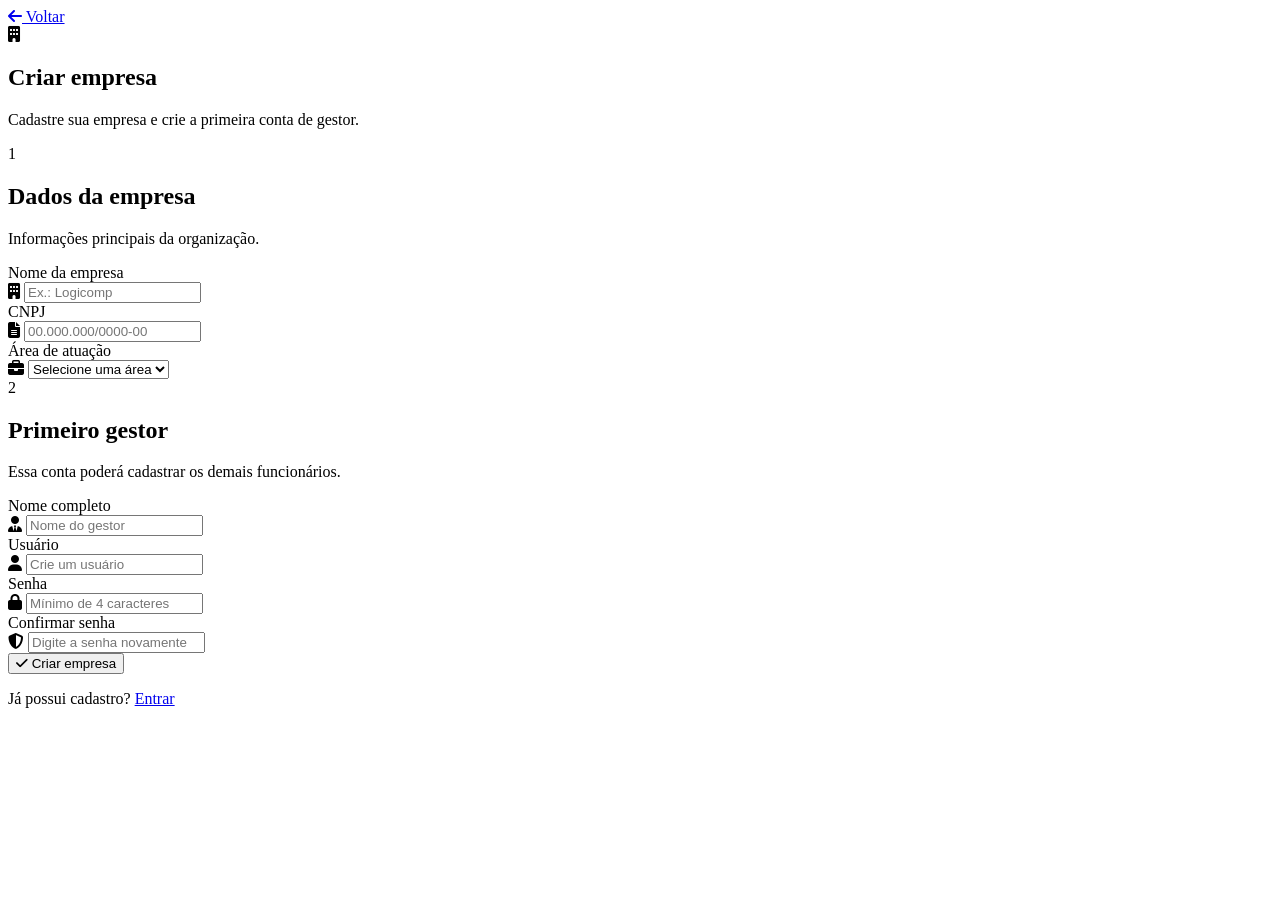
==== html/cadastro.html @ b5aa389f "add arquivos locais" ====
<!DOCTYPE html>
<html lang="pt-BR">

<head>

    <meta charset="UTF-8">

    <meta
        name="viewport"
        content="width=device-width, initial-scale=1.0">

    <title>Cadastrar empresa | Gestão Saudável</title>

    <link rel="icon" href="img/favicon.png">

    <link rel="stylesheet" href="css/style.css">

    <link rel="stylesheet"
        href="https://cdnjs.cloudflare.com/ajax/libs/font-awesome/6.7.2/css/all.min.css">

</head>

<body>

<main class="cadastro-page fade">

    <section class="cadastro-container card">

        <header class="cadastro-header">

            <a href="index.html" class="voltar-link">

                <i class="fa-solid fa-arrow-left"></i>

                Voltar

            </a>

            <div class="cadastro-titulo">

                <div class="cadastro-icone">

                    <i class="fa-solid fa-building"></i>

                </div>

                <h1>Criar empresa</h1>

                <p>
                    Cadastre sua empresa e crie a primeira conta de gestor.
                </p>

            </div>

        </header>

        <form id="formCadastro">

            <section class="form-section">

                <div class="section-title">

                    <span>1</span>

                    <div>

                        <h2>Dados da empresa</h2>

                        <p>Informações principais da organização.</p>

                    </div>

                </div>

                <div class="form-grid">

                    <div class="input-group">

                        <label for="nomeEmpresa">

                            Nome da empresa

                        </label>

                        <div class="input-box">

                            <i class="fa-solid fa-building"></i>

                            <input
                                type="text"
                                id="nomeEmpresa"
                                placeholder="Ex.: Logicomp"
                                required>

                        </div>

                    </div>

                    <div class="input-group">

                        <label for="cnpj">

                            CNPJ

                        </label>

                        <div class="input-box">

                            <i class="fa-solid fa-file-lines"></i>

                            <input
                                type="text"
                                id="cnpj"
                                placeholder="00.000.000/0000-00"
                                maxlength="18"
                                required>

                        </div>

                    </div>

                    <div class="input-group form-full">

                        <label for="ramo">

                            Área de atuação

                        </label>

                        <div class="input-box">

                            <i class="fa-solid fa-briefcase"></i>

                            <select id="ramo" required>

                                <option value="">
                                    Selecione uma área
                                </option>

                                <option value="Tecnologia">
                                    Tecnologia
                                </option>

                                <option value="Alimentos">
                                    Alimentos
                                </option>

                                <option value="Finanças">
                                    Finanças
                                </option>

                                <option value="Administração">
                                    Administração
                                </option>

                                <option value="Educação">
                                    Educação
                                </option>

                                <option value="Saúde">
                                    Saúde
                                </option>

                                <option value="Indústria">
                                    Indústria
                                </option>

                                <option value="Comércio">
                                    Comércio
                                </option>

                                <option value="Outro">
                                    Outro
                                </option>

                            </select>

                        </div>

                    </div>

                </div>

            </section>

            <section class="form-section">

                <div class="section-title">

                    <span>2</span>

                    <div>

                        <h2>Primeiro gestor</h2>

                        <p>
                            Essa conta poderá cadastrar os demais funcionários.
                        </p>

                    </div>

                </div>

                <div class="form-grid">

                    <div class="input-group form-full">

                        <label for="nomeGestor">

                            Nome completo

                        </label>

                        <div class="input-box">

                            <i class="fa-solid fa-user-tie"></i>

                            <input
                                type="text"
                                id="nomeGestor"
                                placeholder="Nome do gestor"
                                required>

                        </div>

                    </div>

                    <div class="input-group">

                        <label for="usuarioGestor">

                            Usuário

                        </label>

                        <div class="input-box">

                            <i class="fa-solid fa-user"></i>

                            <input
                                type="text"
                                id="usuarioGestor"
                                placeholder="Crie um usuário"
                                required>

                        </div>

                    </div>

                    <div class="input-group">

                        <label for="senhaGestor">

                            Senha

                        </label>

                        <div class="input-box">

                            <i class="fa-solid fa-lock"></i>

                            <input
                                type="password"
                                id="senhaGestor"
                                placeholder="Mínimo de 4 caracteres"
                                minlength="4"
                                required>

                        </div>

                    </div>

                    <div class="input-group form-full">

                        <label for="confirmarSenha">

                            Confirmar senha

                        </label>

                        <div class="input-box">

                            <i class="fa-solid fa-shield-halved"></i>

                            <input
                                type="password"
                                id="confirmarSenha"
                                placeholder="Digite a senha novamente"
                                minlength="4"
                                required>

                        </div>

                    </div>

                </div>

            </section>

            <button class="btn" type="submit">

                <i class="fa-solid fa-check"></i>

                Criar empresa

            </button>

            <p class="cadastro-login">

                Já possui cadastro?

                <a href="index.html">

                    Entrar

                </a>

            </p>

        </form>

    </section>

</main>

<script src="js/banco.js"></script>
<script src="js/cadastro.js"></script>

</body>

</html>
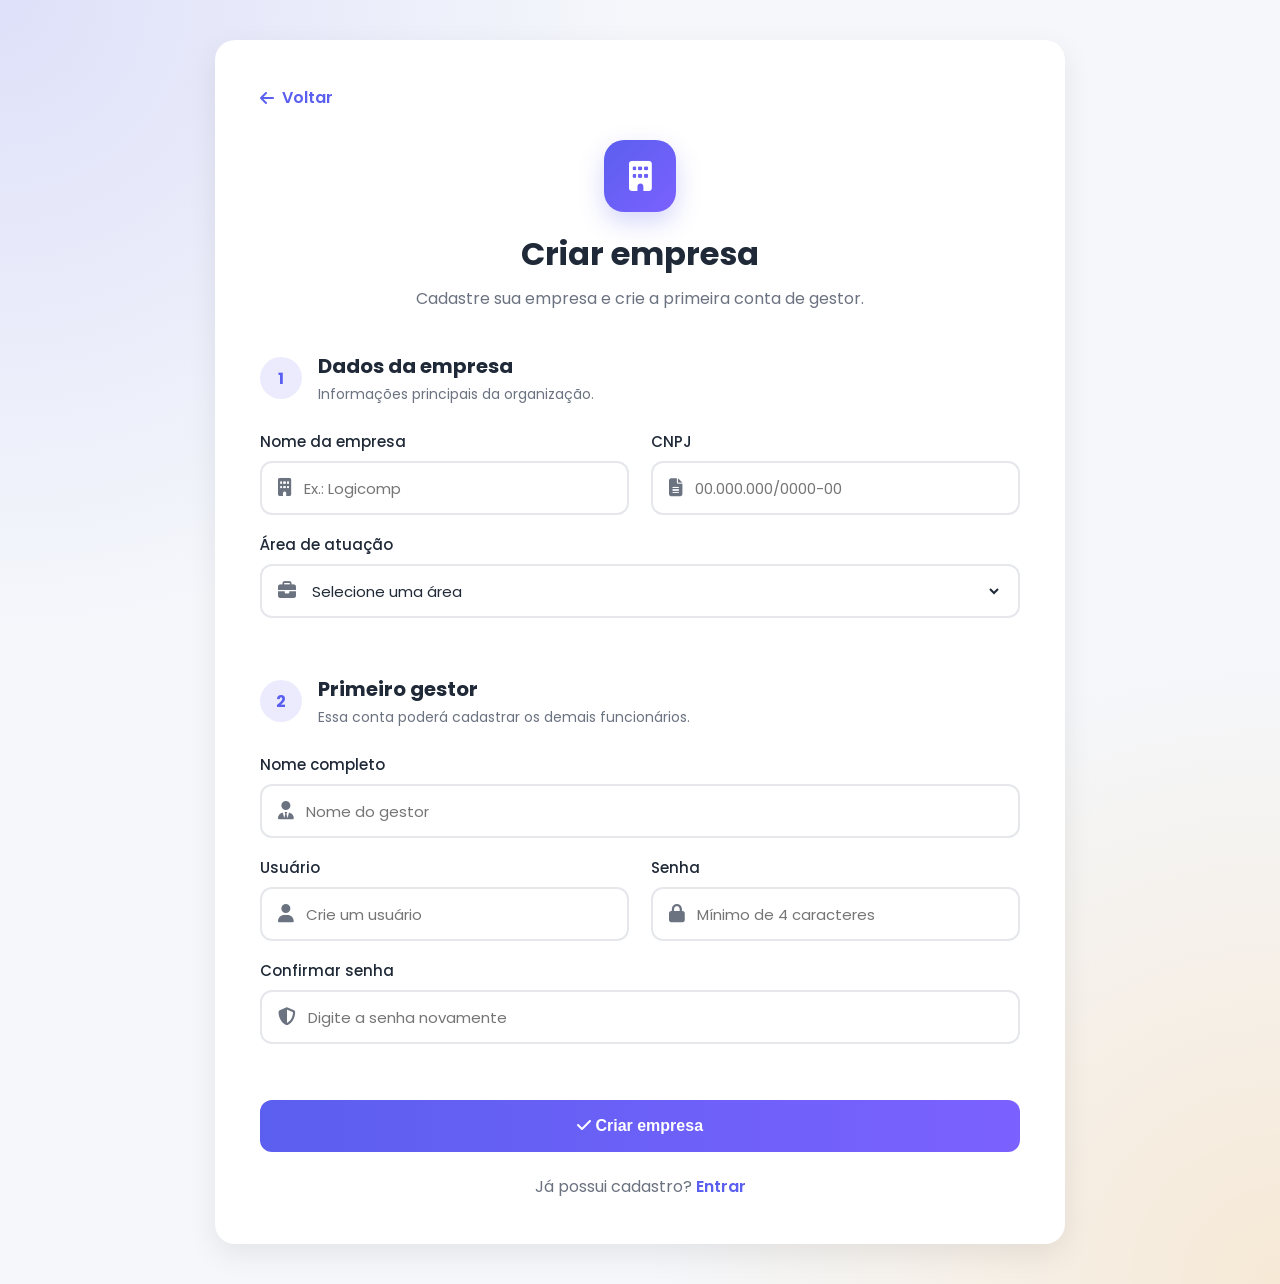
==== commit cb2a9afb: "." ====
--- a/html/cadastro.html
+++ b/html/cadastro.html
@@ -11,9 +11,9 @@
 
     <title>Cadastrar empresa | Gestão Saudável</title>
 
-    <link rel="icon" href="img/favicon.png">
-
-    <link rel="stylesheet" href="css/style.css">
+    <link rel="icon" href="../img/favicon.png">
+
+    <link rel="stylesheet" href="../css/style.css">
 
     <link rel="stylesheet"
         href="https://cdnjs.cloudflare.com/ajax/libs/font-awesome/6.7.2/css/all.min.css">
@@ -323,8 +323,8 @@
 
 </main>
 
-<script src="js/banco.js"></script>
-<script src="js/cadastro.js"></script>
+<script src="../js/banco.js"></script>
+<script src="../js/cadastro.js"></script>
 
 </body>
 
--- a/css/style.css
+++ b/css/style.css
@@ -0,0 +1,3037 @@
+/* =====================================================
+   GESTÃO SAUDÁVEL
+   Design System
+===================================================== */
+
+/* =========================
+   GOOGLE FONTS
+========================= */
+
+@import url('https://fonts.googleapis.com/css2?family=Poppins:wght@300;400;500;600;700;800&display=swap');
+
+/* =========================
+   CORES
+========================= */
+
+:root{
+
+    --primary:#5B5FEF;
+    --primary-dark:#4A4ED8;
+
+    --secondary:#FF9800;
+
+    --success:#4CAF50;
+
+    --danger:#F44336;
+
+    --warning:#FFC107;
+
+    --background:#F5F7FB;
+
+    --surface:#FFFFFF;
+
+    --text:#1F2937;
+
+    --text-light:#6B7280;
+
+    --border:#E5E7EB;
+
+    --shadow:0 10px 30px rgba(0,0,0,.08);
+
+    --radius:18px;
+
+    --transition:.25s;
+
+}
+
+/* =========================
+   RESET
+========================= */
+
+*{
+
+    margin:0;
+
+    padding:0;
+
+    box-sizing:border-box;
+
+}
+
+body{
+
+    font-family:'Poppins',sans-serif;
+
+    background:var(--background);
+
+    color:var(--text);
+
+}
+/* =====================================================
+   COMPONENTES GLOBAIS
+===================================================== */
+
+/* =========================
+   LINKS
+========================= */
+
+a{
+
+    text-decoration:none;
+
+    color:inherit;
+
+}
+
+/* =========================
+   BOTÕES
+========================= */
+
+.btn{
+
+    width:100%;
+
+    height:52px;
+
+    border:none;
+
+    border-radius:12px;
+
+    background:linear-gradient(90deg,#5B5FEF,#7B61FF);
+
+    color:#FFF;
+
+    font-size:16px;
+
+    font-weight:600;
+
+    cursor:pointer;
+
+    transition:var(--transition);
+
+}
+
+.btn:hover{
+
+    transform:translateY(-2px);
+
+    box-shadow:0 8px 20px rgba(91,95,239,.35);
+
+}
+
+/* =========================
+   INPUTS
+========================= */
+
+.input-group{
+
+    display:flex;
+
+    flex-direction:column;
+
+    gap:8px;
+
+    margin-bottom:18px;
+
+}
+
+.input-group label{
+
+    font-size:15px;
+
+    font-weight:500;
+
+}
+
+.input-box{
+
+    display:flex;
+
+    align-items:center;
+
+    gap:12px;
+
+    background:var(--surface);
+
+    border:2px solid var(--border);
+
+    border-radius:12px;
+
+    padding:0 16px;
+
+    height:54px;
+
+    transition:var(--transition);
+
+}
+
+.input-box:focus-within{
+
+    border-color:var(--primary);
+
+    box-shadow:0 0 0 4px rgba(91,95,239,.12);
+
+}
+
+.input-box i{
+
+    color:var(--text-light);
+
+    font-size:18px;
+
+}
+
+.input-box input{
+
+    flex:1;
+
+    border:none;
+
+    outline:none;
+
+    background:none;
+
+    font-size:15px;
+
+    color:var(--text);
+
+    font-family:'Poppins',sans-serif;
+
+}
+
+/* =========================
+   CARDS
+========================= */
+
+.card{
+
+    background:var(--surface);
+
+    border-radius:20px;
+
+    box-shadow:var(--shadow);
+
+}
+
+/* =========================
+   TÍTULOS
+========================= */
+
+.title{
+
+    font-size:36px;
+
+    font-weight:700;
+
+}
+
+.subtitle{
+
+    color:var(--text-light);
+
+    margin-top:10px;
+
+    line-height:1.6;
+
+}
+
+/* =========================
+   TRANSIÇÕES
+========================= */
+
+.fade{
+
+    animation:fade .4s ease;
+
+}
+
+@keyframes fade{
+
+    from{
+
+        opacity:0;
+
+        transform:translateY(15px);
+
+    }
+
+    to{
+
+        opacity:1;
+
+        transform:translateY(0);
+
+    }
+
+}
+/* =====================================================
+   LOGIN
+===================================================== */
+
+.login-page{
+
+    width:100%;
+
+    min-height:100vh;
+
+    display:flex;
+
+    justify-content:center;
+
+    align-items:center;
+
+    padding:40px;
+
+    background:#F5F7FB;
+
+}
+
+.login-container{
+
+    width:100%;
+
+    max-width:1400px;
+
+    min-height:780px;
+
+    background:#FFF;
+
+    border-radius:30px;
+
+    overflow:hidden;
+
+    box-shadow:0 15px 40px rgba(0,0,0,.08);
+
+    display:grid;
+
+    grid-template-columns:1fr 480px;
+
+}
+
+.left-side{
+
+    background:linear-gradient(135deg,#5B5FEF,#7B61FF);
+
+    padding:60px;
+
+    color:white;
+
+    display:flex;
+
+    flex-direction:column;
+
+    justify-content:space-between;
+
+}
+
+.right-side{
+
+    display:flex;
+
+    justify-content:center;
+
+    align-items:center;
+
+    padding:50px;
+
+    background:#FFFFFF;
+
+}
+.logo-area h1{
+
+    font-size:42px;
+
+    margin-top:20px;
+
+    font-weight:700;
+
+}
+
+.logo-area p{
+
+    margin-top:15px;
+
+    font-size:18px;
+
+    line-height:1.7;
+
+    opacity:.9;
+
+}
+
+.logo-area img{
+
+    width:70px;
+
+}
+.login-card{
+
+    width:100%;
+
+    max-width:360px;
+
+}
+
+.login-card h2{
+
+    font-size:34px;
+
+    margin-bottom:10px;
+
+}
+
+.login-subtitle{
+
+    color:var(--text-light);
+
+    margin-bottom:35px;
+
+    line-height:1.6;
+
+}
+
+.register-text{
+
+    margin-top:25px;
+
+    text-align:center;
+
+    color:var(--text-light);
+
+}
+
+.register-text a{
+
+    color:var(--primary);
+
+    font-weight:600;
+
+}
+
+.register-text a:hover{
+
+    text-decoration:underline;
+
+}
+/* =====================================================
+   HERO
+===================================================== */
+
+.hero-card{
+
+    margin-top:50px;
+
+    display:flex;
+
+    flex-direction:column;
+
+    gap:25px;
+
+}
+
+.hero-top{
+
+    display:flex;
+
+    gap:20px;
+
+}
+
+.status-card{
+
+    flex:1;
+
+    background:rgba(255,255,255,.18);
+
+    backdrop-filter:blur(14px);
+
+    border:1px solid rgba(255,255,255,.25);
+
+    border-radius:18px;
+
+    padding:22px;
+
+    display:flex;
+
+    align-items:center;
+
+    gap:18px;
+
+}
+
+.status-card i{
+
+    font-size:28px;
+
+    background:white;
+
+    color:#5B5FEF;
+
+    width:55px;
+
+    height:55px;
+
+    border-radius:50%;
+
+    display:flex;
+
+    justify-content:center;
+
+    align-items:center;
+
+}
+
+.status-card h3{
+
+    font-size:15px;
+
+    font-weight:500;
+
+    opacity:.9;
+
+}
+
+.status-card span{
+
+    font-size:30px;
+
+    font-weight:700;
+
+}
+.hero-image{
+
+    display:flex;
+
+    justify-content:center;
+
+    align-items:center;
+
+    margin:10px 0;
+
+}
+
+.hero-image img{
+
+    width:100%;
+
+    max-width:420px;
+
+    animation:flutuar 4s ease-in-out infinite;
+
+}
+
+@keyframes flutuar{
+
+    0%{
+
+        transform:translateY(0);
+
+    }
+
+    50%{
+
+        transform:translateY(-12px);
+
+    }
+
+    100%{
+
+        transform:translateY(0);
+
+    }
+
+}
+.hero-info{
+
+    display:flex;
+
+    flex-direction:column;
+
+    gap:18px;
+
+}
+
+.info-item{
+
+    display:flex;
+
+    align-items:center;
+
+    gap:15px;
+
+    font-size:16px;
+
+}
+
+.info-item i{
+
+    width:40px;
+
+    height:40px;
+
+    border-radius:50%;
+
+    background:white;
+
+    color:#5B5FEF;
+
+    display:flex;
+
+    justify-content:center;
+
+    align-items:center;
+
+    font-size:17px;
+
+}
+/* =====================================================
+   RESPONSIVIDADE
+===================================================== */
+
+@media(max-width:1100px){
+
+    .login-container{
+
+        grid-template-columns:1fr;
+
+    }
+
+    .left-side{
+
+        display:none;
+
+    }
+
+    .right-side{
+
+        padding:35px;
+
+    }
+
+}
+
+@media(max-width:650px){
+
+    .login-page{
+
+        padding:20px;
+
+    }
+
+    .login-container{
+
+        border-radius:20px;
+
+    }
+
+    .login-card{
+
+        max-width:100%;
+
+    }
+
+    .login-card h2{
+
+        font-size:28px;
+
+    }
+
+    .btn{
+
+        height:50px;
+
+    }
+
+}
+/* =====================================================
+   NOTIFICAÇÕES
+===================================================== */
+
+.mensagem{
+
+    position:fixed;
+
+    top:25px;
+
+    right:25px;
+
+    min-width:300px;
+
+    padding:16px 22px;
+
+    border-radius:12px;
+
+    color:#FFF;
+
+    font-weight:500;
+
+    box-shadow:0 10px 25px rgba(0,0,0,.15);
+
+    transform:translateX(120%);
+
+    transition:.35s;
+
+    z-index:9999;
+
+}
+
+.mensagem.mostrar{
+
+    transform:translateX(0);
+
+}
+
+.mensagem.erro{
+
+    background:#F44336;
+
+}
+
+.mensagem.sucesso{
+
+    background:#4CAF50;
+
+}
+/* =====================================================
+   CADASTRO
+===================================================== */
+
+.cadastro-page{
+    min-height:100vh;
+    display:flex;
+    align-items:center;
+    justify-content:center;
+    padding:40px 20px;
+    background:
+        radial-gradient(circle at top left, rgba(91,95,239,.15), transparent 35%),
+        radial-gradient(circle at bottom right, rgba(255,152,0,.15), transparent 35%),
+        var(--background);
+}
+
+.cadastro-container{
+    width:100%;
+    max-width:850px;
+    padding:45px;
+}
+
+.cadastro-header{
+    margin-bottom:40px;
+}
+
+.voltar-link{
+    display:inline-flex;
+    align-items:center;
+    gap:8px;
+    margin-bottom:30px;
+    color:var(--primary);
+    font-weight:600;
+    transition:var(--transition);
+}
+
+.voltar-link:hover{
+    transform:translateX(-4px);
+}
+
+.cadastro-titulo{
+    text-align:center;
+}
+
+.cadastro-icone{
+    width:72px;
+    height:72px;
+    margin:0 auto 18px;
+    display:flex;
+    align-items:center;
+    justify-content:center;
+    border-radius:20px;
+    color:white;
+    font-size:30px;
+    background:linear-gradient(135deg, var(--primary), #7B61FF);
+    box-shadow:0 10px 25px rgba(91,95,239,.25);
+}
+
+.cadastro-titulo h1{
+    font-size:32px;
+    margin-bottom:8px;
+}
+
+.cadastro-titulo p{
+    color:var(--text-light);
+}
+
+.form-section{
+    margin-bottom:38px;
+}
+
+.section-title{
+    display:flex;
+    align-items:center;
+    gap:16px;
+    margin-bottom:25px;
+}
+
+.section-title > span{
+    min-width:42px;
+    height:42px;
+    display:flex;
+    align-items:center;
+    justify-content:center;
+    border-radius:50%;
+    background:rgba(91,95,239,.12);
+    color:var(--primary);
+    font-weight:700;
+}
+
+.section-title h2{
+    font-size:20px;
+}
+
+.section-title p{
+    margin-top:3px;
+    color:var(--text-light);
+    font-size:14px;
+}
+
+.form-grid{
+    display:grid;
+    grid-template-columns:repeat(2, 1fr);
+    gap:0 22px;
+}
+
+.form-full{
+    grid-column:1 / -1;
+}
+
+.input-box select{
+    flex:1;
+    width:100%;
+    border:none;
+    outline:none;
+    background:transparent;
+    color:var(--text);
+    font-family:'Poppins', sans-serif;
+    font-size:15px;
+    cursor:pointer;
+}
+
+.cadastro-login{
+    margin-top:22px;
+    text-align:center;
+    color:var(--text-light);
+}
+
+.cadastro-login a{
+    color:var(--primary);
+    font-weight:600;
+}
+
+.cadastro-login a:hover{
+    text-decoration:underline;
+}
+
+@media(max-width:700px){
+
+    .cadastro-container{
+        padding:28px 20px;
+    }
+
+    .form-grid{
+        grid-template-columns:1fr;
+    }
+
+    .form-full{
+        grid-column:auto;
+    }
+
+    .cadastro-titulo h1{
+        font-size:27px;
+    }
+
+    .section-title{
+        align-items:flex-start;
+    }
+
+}
+/* =====================================================
+   PAINEL DO GESTOR
+===================================================== */
+
+.app-layout{
+    min-height:100vh;
+    display:grid;
+    grid-template-columns:280px minmax(0, 1fr);
+}
+
+/* =========================
+   SIDEBAR
+========================= */
+
+.sidebar{
+    position:sticky;
+    top:0;
+    height:100vh;
+    padding:28px 20px;
+    display:flex;
+    flex-direction:column;
+    background:linear-gradient(180deg, #24285B, #373B8F);
+    color:#FFF;
+    overflow-y:auto;
+}
+
+.sidebar-brand{
+    display:flex;
+    align-items:center;
+    gap:14px;
+    padding:0 8px 28px;
+    border-bottom:1px solid rgba(255,255,255,.12);
+}
+
+.brand-icon{
+    min-width:52px;
+    height:52px;
+    display:flex;
+    align-items:center;
+    justify-content:center;
+    border-radius:16px;
+    background:linear-gradient(135deg, #7B61FF, #FF9800);
+    font-size:22px;
+    box-shadow:0 10px 25px rgba(0,0,0,.18);
+}
+
+.sidebar-brand h2{
+    font-size:17px;
+    line-height:1.2;
+}
+
+.sidebar-brand span{
+    display:block;
+    margin-top:4px;
+    font-size:12px;
+    opacity:.7;
+}
+
+.sidebar-menu{
+    flex:1;
+    display:flex;
+    flex-direction:column;
+    gap:8px;
+    margin-top:28px;
+}
+
+.menu-item{
+    width:100%;
+    padding:14px 16px;
+    display:flex;
+    align-items:center;
+    gap:14px;
+    border:none;
+    border-radius:13px;
+    background:transparent;
+    color:rgba(255,255,255,.72);
+    font-family:'Poppins', sans-serif;
+    font-size:15px;
+    text-align:left;
+    cursor:pointer;
+    transition:var(--transition);
+}
+
+.menu-item i{
+    width:22px;
+    font-size:17px;
+    text-align:center;
+}
+
+.menu-item:hover{
+    color:#FFF;
+    background:rgba(255,255,255,.08);
+}
+
+.menu-item.ativo{
+    color:#FFF;
+    background:rgba(255,255,255,.16);
+    box-shadow:inset 4px 0 0 #FFB43C;
+}
+
+.sidebar-logout{
+    width:100%;
+    padding:14px 16px;
+    display:flex;
+    align-items:center;
+    gap:14px;
+    border:1px solid rgba(255,255,255,.12);
+    border-radius:13px;
+    background:rgba(255,255,255,.06);
+    color:#FFF;
+    font-family:'Poppins', sans-serif;
+    font-size:15px;
+    cursor:pointer;
+    transition:var(--transition);
+}
+
+.sidebar-logout:hover{
+    background:rgba(244,67,54,.25);
+    border-color:rgba(244,67,54,.45);
+}
+
+/* =========================
+   CONTEÚDO
+========================= */
+
+.app-content{
+    min-width:0;
+    padding:34px;
+    background:var(--background);
+}
+
+.topbar{
+    margin-bottom:30px;
+    display:flex;
+    align-items:center;
+    justify-content:space-between;
+    gap:30px;
+}
+
+.topbar-label,
+.page-label{
+    color:var(--primary);
+    font-size:13px;
+    font-weight:700;
+    letter-spacing:.8px;
+    text-transform:uppercase;
+}
+
+.topbar h1{
+    margin-top:3px;
+    font-size:30px;
+}
+
+.topbar h1 span{
+    color:var(--primary);
+}
+
+.topbar-date{
+    margin-top:5px;
+    color:var(--text-light);
+    font-size:14px;
+}
+
+.topbar-company{
+    min-width:240px;
+    padding:15px 18px;
+    display:flex;
+    align-items:center;
+    gap:13px;
+    border:1px solid var(--border);
+    border-radius:16px;
+    background:var(--surface);
+    box-shadow:0 8px 25px rgba(0,0,0,.05);
+}
+
+.company-icon{
+    min-width:45px;
+    height:45px;
+    display:flex;
+    align-items:center;
+    justify-content:center;
+    border-radius:13px;
+    background:rgba(91,95,239,.12);
+    color:var(--primary);
+    font-size:18px;
+}
+
+.topbar-company strong,
+.topbar-company span{
+    display:block;
+}
+
+.topbar-company strong{
+    font-size:14px;
+}
+
+.topbar-company span{
+    margin-top:3px;
+    color:var(--text-light);
+    font-size:12px;
+}
+
+/* =========================
+   PÁGINAS
+========================= */
+
+.app-page{
+    display:none;
+}
+
+.app-page.ativa{
+    display:block;
+    animation:paginaEntrada .3s ease;
+}
+
+@keyframes paginaEntrada{
+    from{
+        opacity:0;
+        transform:translateY(10px);
+    }
+
+    to{
+        opacity:1;
+        transform:translateY(0);
+    }
+}
+
+/* =========================
+   SITUAÇÃO DA EMPRESA
+========================= */
+
+.dashboard-status{
+    margin-bottom:24px;
+    padding:23px 25px;
+    display:flex;
+    align-items:center;
+    justify-content:space-between;
+    gap:25px;
+    border:1px solid rgba(76,175,80,.18);
+    border-radius:20px;
+    background:linear-gradient(
+        135deg,
+        rgba(76,175,80,.11),
+        rgba(255,255,255,.9)
+    );
+}
+
+.status-main{
+    display:flex;
+    align-items:center;
+    gap:18px;
+}
+
+.status-main-icon{
+    min-width:58px;
+    height:58px;
+    display:flex;
+    align-items:center;
+    justify-content:center;
+    border-radius:17px;
+    background:var(--success);
+    color:#FFF;
+    font-size:23px;
+    box-shadow:0 10px 22px rgba(76,175,80,.24);
+}
+
+.status-main span,
+.status-update span{
+    color:var(--text-light);
+    font-size:12px;
+}
+
+.status-main h2{
+    margin:3px 0;
+    font-size:20px;
+}
+
+.status-main p{
+    color:var(--text-light);
+    font-size:14px;
+}
+
+.status-update{
+    padding-left:24px;
+    display:flex;
+    align-items:center;
+    gap:12px;
+    border-left:1px solid var(--border);
+}
+
+.status-update i{
+    color:var(--primary);
+    font-size:20px;
+}
+
+.status-update strong{
+    display:block;
+    margin-top:2px;
+    font-size:13px;
+}
+
+/* =========================
+   CARDS DE INDICADORES
+========================= */
+
+.dashboard-cards{
+    margin-bottom:24px;
+    display:grid;
+    grid-template-columns:repeat(4, minmax(0, 1fr));
+    gap:18px;
+}
+
+.metric-card{
+    position:relative;
+    padding:21px;
+    display:flex;
+    align-items:center;
+    gap:16px;
+    overflow:hidden;
+    border:1px solid var(--border);
+    border-radius:19px;
+    background:var(--surface);
+    box-shadow:0 8px 25px rgba(0,0,0,.05);
+    transition:var(--transition);
+}
+
+.metric-card:hover{
+    transform:translateY(-4px);
+    box-shadow:0 14px 30px rgba(0,0,0,.08);
+}
+
+.metric-card::after{
+    content:"";
+    position:absolute;
+    right:-25px;
+    bottom:-35px;
+    width:95px;
+    height:95px;
+    border-radius:50%;
+    opacity:.08;
+    background:currentColor;
+}
+
+.metric-icon{
+    min-width:52px;
+    height:52px;
+    display:flex;
+    align-items:center;
+    justify-content:center;
+    border-radius:15px;
+    font-size:21px;
+}
+
+.metric-card span,
+.metric-card small{
+    display:block;
+}
+
+.metric-card span{
+    color:var(--text-light);
+    font-size:13px;
+}
+
+.metric-card strong{
+    display:block;
+    margin:2px 0;
+    font-size:28px;
+}
+
+.metric-card small{
+    color:var(--text-light);
+    font-size:11px;
+}
+
+.metric-primary{
+    color:var(--primary);
+}
+
+.metric-primary .metric-icon{
+    background:rgba(91,95,239,.12);
+}
+
+.metric-orange{
+    color:var(--secondary);
+}
+
+.metric-orange .metric-icon{
+    background:rgba(255,152,0,.13);
+}
+
+.metric-blue{
+    color:#2196F3;
+}
+
+.metric-blue .metric-icon{
+    background:rgba(33,150,243,.12);
+}
+
+.metric-purple{
+    color:#9C27B0;
+}
+
+.metric-purple .metric-icon{
+    background:rgba(156,39,176,.12);
+}
+
+/* =========================
+   PAINÉIS
+========================= */
+
+.dashboard-grid{
+    margin-bottom:24px;
+    display:grid;
+    grid-template-columns:minmax(0, 1.65fr) minmax(290px, .75fr);
+    gap:20px;
+}
+
+.dashboard-bottom-grid{
+    display:grid;
+    grid-template-columns:minmax(0, 1.25fr) minmax(300px, .75fr);
+    gap:20px;
+}
+
+.dashboard-panel{
+    padding:24px;
+    border:1px solid var(--border);
+    border-radius:20px;
+    background:var(--surface);
+    box-shadow:0 8px 25px rgba(0,0,0,.045);
+}
+
+.panel-header{
+    margin-bottom:22px;
+    display:flex;
+    align-items:center;
+    justify-content:space-between;
+    gap:20px;
+}
+
+.panel-header h2{
+    font-size:18px;
+}
+
+.panel-header p{
+    margin-top:4px;
+    color:var(--text-light);
+    font-size:13px;
+}
+
+.panel-header select{
+    padding:9px 13px;
+    border:1px solid var(--border);
+    border-radius:10px;
+    outline:none;
+    background:#FFF;
+    color:var(--text);
+    font-family:'Poppins', sans-serif;
+}
+
+.panel-link{
+    border:none;
+    background:transparent;
+    color:var(--primary);
+    font-family:'Poppins', sans-serif;
+    font-weight:600;
+    cursor:pointer;
+}
+
+.panel-link i{
+    margin-left:5px;
+}
+
+.chart-container{
+    position:relative;
+    width:100%;
+    min-height:310px;
+}
+
+/* =========================
+   ESTADOS ATUAIS
+========================= */
+
+.state-list{
+    display:flex;
+    flex-direction:column;
+    gap:14px;
+}
+
+.state-item{
+    padding:15px;
+    display:flex;
+    align-items:center;
+    justify-content:space-between;
+    border-radius:14px;
+    background:var(--background);
+}
+
+.state-label{
+    display:flex;
+    align-items:center;
+    gap:12px;
+}
+
+.state-dot{
+    width:12px;
+    height:12px;
+    border-radius:50%;
+}
+
+.state-label strong,
+.state-label small{
+    display:block;
+}
+
+.state-label strong{
+    font-size:14px;
+}
+
+.state-label small{
+    margin-top:2px;
+    color:var(--text-light);
+    font-size:11px;
+}
+
+.state-item > span{
+    font-size:22px;
+    font-weight:700;
+}
+
+.state-item.disposto .state-dot{
+    background:var(--success);
+}
+
+.state-item.disposto > span{
+    color:var(--success);
+}
+
+.state-item.neutro .state-dot{
+    background:var(--warning);
+}
+
+.state-item.neutro > span{
+    color:#D99A00;
+}
+
+.state-item.sobrecarregado .state-dot{
+    background:var(--danger);
+}
+
+.state-item.sobrecarregado > span{
+    color:var(--danger);
+}
+
+/* =========================
+   REGISTROS E RECOMENDAÇÕES
+========================= */
+
+.recent-records,
+.recommendation-list{
+    display:flex;
+    flex-direction:column;
+    gap:12px;
+}
+
+.recommendation-item{
+    padding:15px;
+    display:flex;
+    align-items:flex-start;
+    gap:13px;
+    border-radius:14px;
+}
+
+.recommendation-success{
+    background:rgba(76,175,80,.1);
+}
+
+.recommendation-icon{
+    min-width:38px;
+    height:38px;
+    display:flex;
+    align-items:center;
+    justify-content:center;
+    border-radius:11px;
+    background:var(--success);
+    color:#FFF;
+}
+
+.recommendation-item strong{
+    font-size:14px;
+}
+
+.recommendation-item p{
+    margin-top:3px;
+    color:var(--text-light);
+    font-size:12px;
+    line-height:1.5;
+}
+
+.empty-state{
+    padding:38px 20px;
+    text-align:center;
+    color:var(--text-light);
+}
+
+.empty-state i{
+    margin-bottom:12px;
+    color:#B8BEC9;
+    font-size:35px;
+}
+
+.empty-state h3{
+    color:var(--text);
+    font-size:15px;
+}
+
+.empty-state p{
+    margin-top:5px;
+    font-size:12px;
+}
+/* =====================================================
+   CABEÇALHOS DAS PÁGINAS
+===================================================== */
+
+.page-header{
+    margin-bottom:25px;
+    display:flex;
+    align-items:center;
+    justify-content:space-between;
+    gap:24px;
+}
+
+.page-header h2{
+    margin-top:4px;
+    font-size:29px;
+}
+
+.page-header p{
+    margin-top:5px;
+    color:var(--text-light);
+    font-size:14px;
+}
+
+.action-button{
+    min-height:46px;
+    padding:0 20px;
+    display:inline-flex;
+    align-items:center;
+    justify-content:center;
+    gap:9px;
+    border:none;
+    border-radius:12px;
+    background:linear-gradient(135deg, var(--primary), #7B61FF);
+    color:#FFF;
+    font-family:'Poppins', sans-serif;
+    font-size:14px;
+    font-weight:600;
+    cursor:pointer;
+    transition:var(--transition);
+}
+
+.action-button:hover{
+    transform:translateY(-2px);
+    box-shadow:0 9px 22px rgba(91,95,239,.28);
+}
+
+.secondary-button{
+    min-height:46px;
+    padding:0 20px;
+    border:1px solid var(--border);
+    border-radius:12px;
+    background:#FFF;
+    color:var(--text);
+    font-family:'Poppins', sans-serif;
+    font-weight:600;
+    cursor:pointer;
+    transition:var(--transition);
+}
+
+.secondary-button:hover{
+    background:var(--background);
+}
+
+/* =====================================================
+   FUNCIONÁRIOS
+===================================================== */
+
+.employees-summary{
+    margin-bottom:22px;
+    display:grid;
+    grid-template-columns:repeat(3, minmax(0, 1fr));
+    gap:18px;
+}
+
+.summary-card{
+    padding:20px;
+    display:flex;
+    align-items:center;
+    gap:15px;
+    border:1px solid var(--border);
+    border-radius:18px;
+    background:var(--surface);
+    box-shadow:0 8px 24px rgba(0,0,0,.045);
+}
+
+.summary-icon{
+    min-width:50px;
+    height:50px;
+    display:flex;
+    align-items:center;
+    justify-content:center;
+    border-radius:15px;
+    font-size:20px;
+}
+
+.summary-blue{
+    background:rgba(33,150,243,.12);
+    color:#2196F3;
+}
+
+.summary-green{
+    background:rgba(76,175,80,.12);
+    color:var(--success);
+}
+
+.summary-orange{
+    background:rgba(255,152,0,.13);
+    color:var(--secondary);
+}
+
+.summary-card span{
+    display:block;
+    color:var(--text-light);
+    font-size:13px;
+}
+
+.summary-card strong{
+    display:block;
+    margin-top:2px;
+    font-size:25px;
+}
+
+.employees-toolbar{
+    margin-bottom:20px;
+    display:flex;
+    align-items:center;
+    justify-content:space-between;
+    gap:15px;
+}
+
+.search-box{
+    width:100%;
+    max-width:430px;
+    height:48px;
+    padding:0 16px;
+    display:flex;
+    align-items:center;
+    gap:11px;
+    border:1px solid var(--border);
+    border-radius:12px;
+    background:var(--background);
+}
+
+.search-box:focus-within{
+    border-color:var(--primary);
+    box-shadow:0 0 0 4px rgba(91,95,239,.1);
+}
+
+.search-box i{
+    color:var(--text-light);
+}
+
+.search-box input{
+    width:100%;
+    border:none;
+    outline:none;
+    background:transparent;
+    color:var(--text);
+    font-family:'Poppins', sans-serif;
+}
+
+.employees-toolbar select{
+    min-width:210px;
+    height:48px;
+    padding:0 14px;
+    border:1px solid var(--border);
+    border-radius:12px;
+    outline:none;
+    background:#FFF;
+    color:var(--text);
+    font-family:'Poppins', sans-serif;
+}
+
+.table-container{
+    width:100%;
+    overflow-x:auto;
+}
+
+.employees-table{
+    width:100%;
+    border-collapse:collapse;
+    white-space:nowrap;
+}
+
+.employees-table th{
+    padding:14px 15px;
+    border-bottom:1px solid var(--border);
+    color:var(--text-light);
+    font-size:12px;
+    font-weight:600;
+    text-align:left;
+    text-transform:uppercase;
+}
+
+.employees-table td{
+    padding:16px 15px;
+    border-bottom:1px solid var(--border);
+    font-size:13px;
+}
+
+.employees-table tbody tr{
+    transition:var(--transition);
+}
+
+.employees-table tbody tr:hover{
+    background:rgba(91,95,239,.035);
+}
+
+.employee-name{
+    display:flex;
+    align-items:center;
+    gap:11px;
+}
+
+.employee-avatar{
+    min-width:39px;
+    height:39px;
+    display:flex;
+    align-items:center;
+    justify-content:center;
+    border-radius:12px;
+    background:rgba(91,95,239,.12);
+    color:var(--primary);
+    font-weight:700;
+}
+
+.employee-name strong,
+.employee-name span{
+    display:block;
+}
+
+.employee-name span{
+    margin-top:2px;
+    color:var(--text-light);
+    font-size:11px;
+}
+
+.state-badge{
+    display:inline-flex;
+    align-items:center;
+    gap:7px;
+    padding:7px 10px;
+    border-radius:20px;
+    font-size:11px;
+    font-weight:600;
+}
+
+.state-badge::before{
+    content:"";
+    width:7px;
+    height:7px;
+    border-radius:50%;
+    background:currentColor;
+}
+
+.state-badge.disposto{
+    background:rgba(76,175,80,.12);
+    color:var(--success);
+}
+
+.state-badge.neutro{
+    background:rgba(255,193,7,.16);
+    color:#C89000;
+}
+
+.state-badge.sobrecarregado{
+    background:rgba(244,67,54,.12);
+    color:var(--danger);
+}
+
+.state-badge.sem-registro{
+    background:#EEF0F4;
+    color:var(--text-light);
+}
+
+.table-actions{
+    display:flex;
+    align-items:center;
+    gap:7px;
+}
+
+.table-action{
+    width:35px;
+    height:35px;
+    display:flex;
+    align-items:center;
+    justify-content:center;
+    border:none;
+    border-radius:10px;
+    background:var(--background);
+    color:var(--text-light);
+    cursor:pointer;
+    transition:var(--transition);
+}
+
+.table-action:hover{
+    background:rgba(91,95,239,.12);
+    color:var(--primary);
+}
+
+.table-action.delete:hover{
+    background:rgba(244,67,54,.12);
+    color:var(--danger);
+}
+
+/* =====================================================
+   RELATÓRIOS
+===================================================== */
+
+.reports-toolbar{
+    display:grid;
+    grid-template-columns:repeat(3, minmax(180px, 1fr)) auto;
+    align-items:end;
+    gap:16px;
+}
+
+.reports-toolbar .input-group{
+    margin-bottom:0;
+}
+
+.filter-button{
+    height:54px;
+    padding:0 22px;
+    display:flex;
+    align-items:center;
+    justify-content:center;
+    gap:9px;
+    border:none;
+    border-radius:12px;
+    background:#24285B;
+    color:#FFF;
+    font-family:'Poppins', sans-serif;
+    font-weight:600;
+    cursor:pointer;
+    transition:var(--transition);
+}
+
+.filter-button:hover{
+    transform:translateY(-2px);
+    background:#373B8F;
+}
+
+.report-cards{
+    margin:22px 0;
+    display:grid;
+    grid-template-columns:repeat(3, minmax(0, 1fr));
+    gap:18px;
+}
+
+.report-card{
+    padding:22px;
+    border:1px solid var(--border);
+    border-radius:18px;
+    background:var(--surface);
+    box-shadow:0 8px 24px rgba(0,0,0,.045);
+}
+
+.report-card span{
+    display:block;
+    color:var(--text-light);
+    font-size:13px;
+}
+
+.report-card strong{
+    display:block;
+    margin-top:5px;
+    color:var(--primary);
+    font-size:27px;
+}
+
+/* =====================================================
+   EMPRESA
+===================================================== */
+
+.company-page-grid{
+    display:grid;
+    grid-template-columns:minmax(280px, .7fr) minmax(0, 1.3fr);
+    gap:20px;
+}
+
+.company-profile{
+    display:flex;
+    align-items:center;
+    gap:18px;
+    background:linear-gradient(
+        145deg,
+        rgba(91,95,239,.12),
+        rgba(255,152,0,.08),
+        #FFF
+    );
+}
+
+.company-profile-icon{
+    min-width:75px;
+    height:75px;
+    display:flex;
+    align-items:center;
+    justify-content:center;
+    border-radius:21px;
+    background:linear-gradient(135deg, var(--primary), #7B61FF);
+    color:#FFF;
+    font-size:29px;
+    box-shadow:0 10px 24px rgba(91,95,239,.24);
+}
+
+.company-profile span{
+    color:var(--text-light);
+    font-size:12px;
+}
+
+.company-profile h2{
+    margin:3px 0;
+    font-size:23px;
+}
+
+.company-profile p{
+    color:var(--text-light);
+    font-size:13px;
+}
+
+.company-data-list{
+    display:grid;
+    grid-template-columns:repeat(2, minmax(0, 1fr));
+    gap:14px;
+}
+
+.company-data-item{
+    padding:16px;
+    display:flex;
+    align-items:center;
+    gap:13px;
+    border-radius:14px;
+    background:var(--background);
+}
+
+.company-data-item > i{
+    min-width:40px;
+    height:40px;
+    display:flex;
+    align-items:center;
+    justify-content:center;
+    border-radius:11px;
+    background:rgba(91,95,239,.11);
+    color:var(--primary);
+}
+
+.company-data-item span,
+.company-data-item strong{
+    display:block;
+}
+
+.company-data-item span{
+    color:var(--text-light);
+    font-size:11px;
+}
+
+.company-data-item strong{
+    margin-top:3px;
+    font-size:13px;
+}
+
+/* =====================================================
+   MODAL
+===================================================== */
+
+.modal-overlay{
+    position:fixed;
+    inset:0;
+    z-index:10000;
+    padding:20px;
+    display:none;
+    align-items:center;
+    justify-content:center;
+    background:rgba(18,22,45,.58);
+    backdrop-filter:blur(5px);
+}
+
+.modal-overlay.ativo{
+    display:flex;
+}
+
+.modal-card{
+    width:100%;
+    max-width:680px;
+    max-height:90vh;
+    padding:28px;
+    overflow-y:auto;
+    border-radius:22px;
+    background:#FFF;
+    box-shadow:0 24px 70px rgba(0,0,0,.25);
+}
+
+.modal-header{
+    margin-bottom:25px;
+    display:flex;
+    align-items:flex-start;
+    justify-content:space-between;
+    gap:20px;
+}
+
+.modal-header h2{
+    margin-top:4px;
+    font-size:25px;
+}
+
+.modal-close{
+    min-width:40px;
+    height:40px;
+    border:none;
+    border-radius:11px;
+    background:var(--background);
+    color:var(--text-light);
+    font-size:18px;
+    cursor:pointer;
+    transition:var(--transition);
+}
+
+.modal-close:hover{
+    background:rgba(244,67,54,.12);
+    color:var(--danger);
+}
+
+.modal-actions{
+    margin-top:10px;
+    display:flex;
+    justify-content:flex-end;
+    gap:12px;
+}
+
+body.modal-aberto{
+    overflow:hidden;
+}
+
+/* =====================================================
+   RESPONSIVIDADE DO PAINEL
+===================================================== */
+
+@media(max-width:1200px){
+
+    .dashboard-cards{
+        grid-template-columns:repeat(2, minmax(0, 1fr));
+    }
+
+    .reports-toolbar{
+        grid-template-columns:repeat(2, minmax(0, 1fr));
+    }
+
+    .filter-button{
+        width:100%;
+    }
+
+}
+
+@media(max-width:950px){
+
+    .app-layout{
+        grid-template-columns:1fr;
+    }
+
+    .sidebar{
+        position:relative;
+        height:auto;
+        padding:18px;
+    }
+
+    .sidebar-brand{
+        padding-bottom:18px;
+    }
+
+    .sidebar-menu{
+        flex-direction:row;
+        margin-top:18px;
+        overflow-x:auto;
+    }
+
+    .menu-item{
+        width:auto;
+        min-width:max-content;
+    }
+
+    .menu-item.ativo{
+        box-shadow:inset 0 -4px 0 #FFB43C;
+    }
+
+    .sidebar-logout{
+        margin-top:15px;
+        justify-content:center;
+    }
+
+    .dashboard-grid,
+    .dashboard-bottom-grid,
+    .company-page-grid{
+        grid-template-columns:1fr;
+    }
+
+    .employees-summary,
+    .report-cards{
+        grid-template-columns:repeat(2, minmax(0, 1fr));
+    }
+
+}
+
+@media(max-width:700px){
+
+    .app-content{
+        padding:22px 16px;
+    }
+
+    .topbar,
+    .page-header,
+    .dashboard-status{
+        align-items:flex-start;
+        flex-direction:column;
+    }
+
+    .topbar-company{
+        width:100%;
+    }
+
+    .page-header .action-button{
+        width:100%;
+    }
+
+    .dashboard-cards,
+    .employees-summary,
+    .report-cards,
+    .reports-toolbar,
+    .company-data-list{
+        grid-template-columns:1fr;
+    }
+
+    .employees-toolbar{
+        align-items:stretch;
+        flex-direction:column;
+    }
+
+    .search-box,
+    .employees-toolbar select{
+        width:100%;
+        max-width:none;
+    }
+
+    .status-update{
+        width:100%;
+        padding-top:17px;
+        padding-left:0;
+        border-top:1px solid var(--border);
+        border-left:none;
+    }
+
+    .modal-card{
+        padding:22px 18px;
+    }
+
+    .modal-actions{
+        flex-direction:column-reverse;
+    }
+
+    .modal-actions button{
+        width:100%;
+    }
+
+}
+
+@media(max-width:480px){
+
+    .dashboard-cards{
+        grid-template-columns:1fr;
+    }
+
+    .sidebar-brand h2{
+        font-size:15px;
+    }
+
+    .topbar h1{
+        font-size:25px;
+    }
+
+    .dashboard-panel{
+        padding:19px 15px;
+    }
+
+    .chart-container{
+        min-height:250px;
+    }
+
+}
+/* =====================================================
+   ÁREA DO FUNCIONÁRIO
+===================================================== */
+
+.employee-layout{
+    min-height:100vh;
+    background:
+        radial-gradient(
+            circle at top left,
+            rgba(91,95,239,.09),
+            transparent 32%
+        ),
+        radial-gradient(
+            circle at bottom right,
+            rgba(255,152,0,.08),
+            transparent 30%
+        ),
+        var(--background);
+}
+
+/* =====================================================
+   CABEÇALHO
+===================================================== */
+
+.employee-topbar{
+    position:sticky;
+    top:0;
+    z-index:1000;
+    min-height:78px;
+    padding:14px 5%;
+    display:flex;
+    align-items:center;
+    justify-content:space-between;
+    gap:25px;
+    border-bottom:1px solid rgba(229,231,235,.8);
+    background:rgba(255,255,255,.92);
+    backdrop-filter:blur(16px);
+    box-shadow:0 6px 25px rgba(0,0,0,.04);
+}
+
+.employee-brand{
+    display:flex;
+    align-items:center;
+    gap:13px;
+}
+
+.employee-brand-icon{
+    width:48px;
+    height:48px;
+    display:flex;
+    align-items:center;
+    justify-content:center;
+    border-radius:15px;
+    background:linear-gradient(
+        135deg,
+        var(--primary),
+        #7B61FF
+    );
+    color:#FFF;
+    font-size:21px;
+    box-shadow:0 9px 22px rgba(91,95,239,.25);
+}
+
+.employee-brand strong,
+.employee-brand span{
+    display:block;
+}
+
+.employee-brand strong{
+    font-size:16px;
+}
+
+.employee-brand span{
+    margin-top:2px;
+    color:var(--text-light);
+    font-size:12px;
+}
+
+.employee-user{
+    display:flex;
+    align-items:center;
+    gap:12px;
+}
+
+.employee-user-info{
+    text-align:right;
+}
+
+.employee-user-info strong,
+.employee-user-info span{
+    display:block;
+}
+
+.employee-user-info strong{
+    font-size:14px;
+}
+
+.employee-user-info span{
+    margin-top:2px;
+    color:var(--text-light);
+    font-size:11px;
+}
+
+.employee-user-avatar{
+    width:43px;
+    height:43px;
+    display:flex;
+    align-items:center;
+    justify-content:center;
+    border-radius:13px;
+    background:rgba(91,95,239,.12);
+    color:var(--primary);
+    font-size:16px;
+    font-weight:700;
+}
+
+.employee-logout{
+    width:42px;
+    height:42px;
+    display:flex;
+    align-items:center;
+    justify-content:center;
+    border:1px solid var(--border);
+    border-radius:12px;
+    background:#FFF;
+    color:var(--text-light);
+    font-size:16px;
+    cursor:pointer;
+    transition:var(--transition);
+}
+
+.employee-logout:hover{
+    border-color:rgba(244,67,54,.25);
+    background:rgba(244,67,54,.1);
+    color:var(--danger);
+}
+
+/* =====================================================
+   CONTEÚDO
+===================================================== */
+
+.employee-content{
+    width:100%;
+    max-width:1250px;
+    margin:0 auto;
+    padding:38px 24px 55px;
+}
+
+/* =====================================================
+   BOAS-VINDAS
+===================================================== */
+
+.employee-welcome{
+    margin-bottom:28px;
+    display:flex;
+    align-items:center;
+    justify-content:space-between;
+    gap:25px;
+}
+
+.employee-welcome h1{
+    margin-top:4px;
+    font-size:32px;
+}
+
+.employee-welcome h1 span{
+    color:var(--primary);
+}
+
+.employee-welcome > div > p{
+    margin-top:6px;
+    color:var(--text-light);
+    font-size:14px;
+}
+
+.employee-company-card{
+    min-width:245px;
+    padding:15px 18px;
+    display:flex;
+    align-items:center;
+    gap:13px;
+    border:1px solid var(--border);
+    border-radius:16px;
+    background:var(--surface);
+    box-shadow:0 8px 24px rgba(0,0,0,.045);
+}
+
+.employee-company-card > div{
+    min-width:45px;
+    height:45px;
+    display:flex;
+    align-items:center;
+    justify-content:center;
+    border-radius:13px;
+    background:rgba(255,152,0,.13);
+    color:var(--secondary);
+    font-size:18px;
+}
+
+.employee-company-card span,
+.employee-company-card strong{
+    display:block;
+}
+
+.employee-company-card span{
+    color:var(--text-light);
+    font-size:11px;
+}
+
+.employee-company-card strong{
+    margin-top:3px;
+    font-size:14px;
+}
+
+/* =====================================================
+   RESUMO
+===================================================== */
+
+.employee-summary-grid{
+    margin-bottom:24px;
+    display:grid;
+    grid-template-columns:repeat(2, minmax(0,1fr));
+    gap:20px;
+}
+
+.employee-status-card,
+.employee-action-card{
+    min-height:190px;
+    padding:25px;
+    border:1px solid var(--border);
+    border-radius:21px;
+    background:var(--surface);
+    box-shadow:0 9px 28px rgba(0,0,0,.05);
+}
+
+.employee-status-card{
+    display:flex;
+    flex-direction:column;
+    justify-content:space-between;
+}
+
+.employee-status-header{
+    display:flex;
+    align-items:flex-start;
+    justify-content:space-between;
+    gap:20px;
+}
+
+.employee-status-header span,
+.employee-action-card span{
+    color:var(--text-light);
+    font-size:13px;
+}
+
+.employee-status-header h2,
+.employee-action-card h2{
+    margin-top:5px;
+    font-size:23px;
+}
+
+.employee-status-icon{
+    min-width:58px;
+    height:58px;
+    display:flex;
+    align-items:center;
+    justify-content:center;
+    border-radius:17px;
+    font-size:23px;
+    transition:var(--transition);
+}
+
+.employee-status-icon.sem-registro{
+    background:#EEF0F4;
+    color:var(--text-light);
+}
+
+.employee-status-icon.disposto{
+    background:rgba(76,175,80,.14);
+    color:var(--success);
+}
+
+.employee-status-icon.neutro{
+    background:rgba(255,193,7,.18);
+    color:#C38D00;
+}
+
+.employee-status-icon.sobrecarregado{
+    background:rgba(244,67,54,.13);
+    color:var(--danger);
+}
+
+.employee-last-record{
+    padding:13px 15px;
+    display:flex;
+    align-items:center;
+    gap:10px;
+    border-radius:13px;
+    background:var(--background);
+    color:var(--text-light);
+    font-size:12px;
+}
+
+.employee-last-record i{
+    color:var(--primary);
+    font-size:16px;
+}
+
+.employee-action-card{
+    display:flex;
+    align-items:center;
+    justify-content:space-between;
+    gap:25px;
+    background:
+        linear-gradient(
+            135deg,
+            rgba(91,95,239,.11),
+            rgba(123,97,255,.05),
+            #FFF
+        );
+}
+
+.employee-action-card p{
+    max-width:370px;
+    margin-top:7px;
+    color:var(--text-light);
+    font-size:13px;
+    line-height:1.6;
+}
+
+.employee-main-button{
+    min-width:165px;
+    min-height:55px;
+    padding:0 22px;
+    display:flex;
+    align-items:center;
+    justify-content:center;
+    gap:10px;
+    border:none;
+    border-radius:14px;
+    background:linear-gradient(
+        135deg,
+        var(--primary),
+        #7B61FF
+    );
+    color:#FFF;
+    font-family:'Poppins',sans-serif;
+    font-size:15px;
+    font-weight:600;
+    cursor:pointer;
+    box-shadow:0 10px 24px rgba(91,95,239,.27);
+    transition:var(--transition);
+}
+
+.employee-main-button:hover{
+    transform:translateY(-3px);
+    box-shadow:0 14px 28px rgba(91,95,239,.34);
+}
+
+.employee-main-button:disabled{
+    transform:none;
+    background:#B8BEC9;
+    box-shadow:none;
+    cursor:not-allowed;
+}
+
+/* =====================================================
+   PAINÉIS
+===================================================== */
+
+.employee-panel{
+    margin-bottom:24px;
+    padding:26px;
+    border:1px solid var(--border);
+    border-radius:21px;
+    background:var(--surface);
+    box-shadow:0 9px 27px rgba(0,0,0,.045);
+}
+
+.employee-panel-header{
+    margin-bottom:24px;
+    display:flex;
+    align-items:center;
+    justify-content:space-between;
+    gap:20px;
+}
+
+.employee-panel-header h2{
+    font-size:19px;
+}
+
+.employee-panel-header p{
+    margin-top:4px;
+    color:var(--text-light);
+    font-size:13px;
+}
+
+.employee-panel-header select{
+    min-width:175px;
+    height:43px;
+    padding:0 13px;
+    border:1px solid var(--border);
+    border-radius:11px;
+    outline:none;
+    background:#FFF;
+    color:var(--text);
+    font-family:'Poppins',sans-serif;
+    cursor:pointer;
+}
+
+/* =====================================================
+   PROGRESSO DA JORNADA
+===================================================== */
+
+.journey-percentage{
+    display:flex;
+    align-items:baseline;
+    gap:6px;
+}
+
+.journey-percentage strong{
+    color:var(--primary);
+    font-size:23px;
+}
+
+.journey-percentage span{
+    color:var(--text-light);
+    font-size:11px;
+}
+
+.journey-progress{
+    margin-bottom:29px;
+}
+
+.journey-progress-track{
+    width:100%;
+    height:10px;
+    overflow:hidden;
+    border-radius:20px;
+    background:#E9ECF2;
+}
+
+.journey-progress-bar{
+    width:0;
+    height:100%;
+    border-radius:20px;
+    background:linear-gradient(
+        90deg,
+        var(--primary),
+        #7B61FF,
+        var(--secondary)
+    );
+    transition:width .5s ease;
+}
+
+.journey-steps{
+    display:grid;
+    grid-template-columns:
+        minmax(130px,1fr)
+        auto
+        minmax(150px,1fr)
+        auto
+        minmax(150px,1fr)
+        auto
+        minmax(130px,1fr);
+    align-items:center;
+    gap:13px;
+}
+
+.journey-step{
+    display:flex;
+    align-items:center;
+    gap:12px;
+    opacity:.58;
+    transition:var(--transition);
+}
+
+.journey-step-icon{
+    min-width:47px;
+    height:47px;
+    display:flex;
+    align-items:center;
+    justify-content:center;
+    border:2px solid var(--border);
+    border-radius:14px;
+    background:#FFF;
+    color:var(--text-light);
+    font-size:17px;
+    transition:var(--transition);
+}
+
+.journey-step strong,
+.journey-step span{
+    display:block;
+}
+
+.journey-step strong{
+    font-size:13px;
+}
+
+.journey-step span{
+    margin-top:3px;
+    color:var(--text-light);
+    font-size:11px;
+}
+
+.journey-step.atual{
+    opacity:1;
+}
+
+.journey-step.atual .journey-step-icon{
+    border-color:rgba(91,95,239,.28);
+    background:rgba(91,95,239,.12);
+    color:var(--primary);
+    box-shadow:0 7px 18px rgba(91,95,239,.14);
+}
+
+.journey-step.concluida{
+    opacity:1;
+}
+
+.journey-step.concluida .journey-step-icon{
+    border-color:var(--success);
+    background:var(--success);
+    color:#FFF;
+}
+
+.journey-step.concluida span{
+    color:var(--success);
+    font-weight:600;
+}
+
+.journey-line{
+    width:32px;
+    height:3px;
+    border-radius:20px;
+    background:var(--border);
+    transition:var(--transition);
+}
+
+.journey-line.concluida{
+    background:var(--success);
+}
+
+/* =====================================================
+   MODAL DE PONTO
+===================================================== */
+
+.point-modal{
+    max-width:760px;
+}
+
+.point-moment-card{
+    margin-bottom:25px;
+    padding:16px;
+    display:flex;
+    align-items:center;
+    gap:13px;
+    border-radius:15px;
+    background:rgba(91,95,239,.09);
+}
+
+.point-moment-card > div{
+    min-width:45px;
+    height:45px;
+    display:flex;
+    align-items:center;
+    justify-content:center;
+    border-radius:13px;
+    background:var(--primary);
+    color:#FFF;
+    font-size:18px;
+}
+
+.point-moment-card span,
+.point-moment-card strong{
+    display:block;
+}
+
+.point-moment-card span{
+    color:var(--text-light);
+    font-size:11px;
+}
+
+.point-moment-card strong{
+    margin-top:3px;
+    font-size:16px;
+}
+
+.psychosocial-fieldset{
+    margin:0 0 24px;
+    padding:0;
+    border:none;
+}
+
+.psychosocial-fieldset legend{
+    font-size:17px;
+    font-weight:600;
+}
+
+.psychosocial-fieldset > p{
+    margin-top:5px;
+    color:var(--text-light);
+    font-size:12px;
+}
+
+.state-options{
+    margin-top:18px;
+    display:grid;
+    grid-template-columns:repeat(3,minmax(0,1fr));
+    gap:13px;
+}
+
+.state-option{
+    position:relative;
+    cursor:pointer;
+}
+
+.state-option input{
+    position:absolute;
+    width:1px;
+    height:1px;
+    opacity:0;
+    pointer-events:none;
+}
+
+.state-option-content{
+    min-height:145px;
+    padding:18px 15px;
+    display:flex;
+    flex-direction:column;
+    align-items:center;
+    justify-content:center;
+    border:2px solid var(--border);
+    border-radius:16px;
+    background:#FFF;
+    text-align:center;
+    transition:var(--transition);
+}
+
+.state-option-content i{
+    margin-bottom:10px;
+    font-size:30px;
+}
+
+.state-option-content strong,
+.state-option-content small{
+    display:block;
+}
+
+.state-option-content strong{
+    font-size:14px;
+}
+
+.state-option-content small{
+    margin-top:5px;
+    color:var(--text-light);
+    font-size:10px;
+    line-height:1.5;
+}
+
+.state-option.disposto i{
+    color:var(--success);
+}
+
+.state-option.neutro i{
+    color:#D39A00;
+}
+
+.state-option.sobrecarregado i{
+    color:var(--danger);
+}
+
+.state-option:hover .state-option-content{
+    transform:translateY(-3px);
+    box-shadow:0 10px 22px rgba(0,0,0,.07);
+}
+
+.state-option input:focus-visible + .state-option-content{
+    outline:3px solid rgba(91,95,239,.2);
+}
+
+.state-option.disposto input:checked + .state-option-content{
+    border-color:var(--success);
+    background:rgba(76,175,80,.08);
+    box-shadow:0 8px 22px rgba(76,175,80,.13);
+}
+
+.state-option.neutro input:checked + .state-option-content{
+    border-color:var(--warning);
+    background:rgba(255,193,7,.09);
+    box-shadow:0 8px 22px rgba(255,193,7,.14);
+}
+
+.state-option.sobrecarregado input:checked + .state-option-content{
+    border-color:var(--danger);
+    background:rgba(244,67,54,.07);
+    box-shadow:0 8px 22px rgba(244,67,54,.12);
+}
+
+/* =====================================================
+   OBSERVAÇÃO
+===================================================== */
+
+.input-group label small{
+    margin-left:5px;
+    color:var(--text-light);
+    font-size:10px;
+    font-weight:400;
+}
+
+.textarea-box{
+    min-height:115px;
+    padding:14px 16px;
+    display:flex;
+    align-items:flex-start;
+    gap:12px;
+    border:2px solid var(--border);
+    border-radius:13px;
+    background:#FFF;
+    transition:var(--transition);
+}
+
+.textarea-box:focus-within{
+    border-color:var(--primary);
+    box-shadow:0 0 0 4px rgba(91,95,239,.11);
+}
+
+.textarea-box i{
+    margin-top:4px;
+    color:var(--text-light);
+}
+
+.textarea-box textarea{
+    width:100%;
+    min-height:85px;
+    resize:vertical;
+    border:none;
+    outline:none;
+    background:transparent;
+    color:var(--text);
+    font-family:'Poppins',sans-serif;
+    font-size:13px;
+    line-height:1.6;
+}
+
+.character-counter{
+    display:block;
+    margin-top:6px;
+    color:var(--text-light);
+    font-size:10px;
+    text-align:right;
+}
+
+/* =====================================================
+   RESPONSIVIDADE
+===================================================== */
+
+@media(max-width:1000px){
+
+    .employee-summary-grid{
+        grid-template-columns:1fr;
+    }
+
+    .journey-steps{
+        grid-template-columns:1fr;
+        gap:11px;
+    }
+
+    .journey-line{
+        width:3px;
+        height:20px;
+        margin-left:22px;
+    }
+
+}
+
+@media(max-width:700px){
+
+    .employee-topbar{
+        padding:12px 16px;
+    }
+
+    .employee-brand span,
+    .employee-user-info{
+        display:none;
+    }
+
+    .employee-content{
+        padding:26px 16px 45px;
+    }
+
+    .employee-welcome{
+        align-items:flex-start;
+        flex-direction:column;
+    }
+
+    .employee-company-card{
+        width:100%;
+    }
+
+    .employee-welcome h1{
+        font-size:27px;
+    }
+
+    .employee-action-card{
+        align-items:flex-start;
+        flex-direction:column;
+    }
+
+    .employee-main-button{
+        width:100%;
+    }
+
+    .employee-panel-header{
+        align-items:flex-start;
+        flex-direction:column;
+    }
+
+    .employee-panel-header select{
+        width:100%;
+    }
+
+    .state-options{
+        grid-template-columns:1fr;
+    }
+
+    .state-option-content{
+        min-height:105px;
+        flex-direction:row;
+        justify-content:flex-start;
+        gap:14px;
+        text-align:left;
+    }
+
+    .state-option-content i{
+        min-width:35px;
+        margin:0;
+        text-align:center;
+    }
+
+    .modal-actions{
+        flex-direction:column-reverse;
+    }
+
+    .modal-actions button{
+        width:100%;
+    }
+
+}
+
+@media(max-width:480px){
+
+    .employee-brand strong{
+        font-size:14px;
+    }
+
+    .employee-brand-icon{
+        width:42px;
+        height:42px;
+    }
+
+    .employee-user-avatar{
+        display:none;
+    }
+
+    .employee-status-card,
+    .employee-action-card,
+    .employee-panel{
+        padding:20px 16px;
+    }
+
+    .employee-status-header h2,
+    .employee-action-card h2{
+        font-size:20px;
+    }
+
+}
